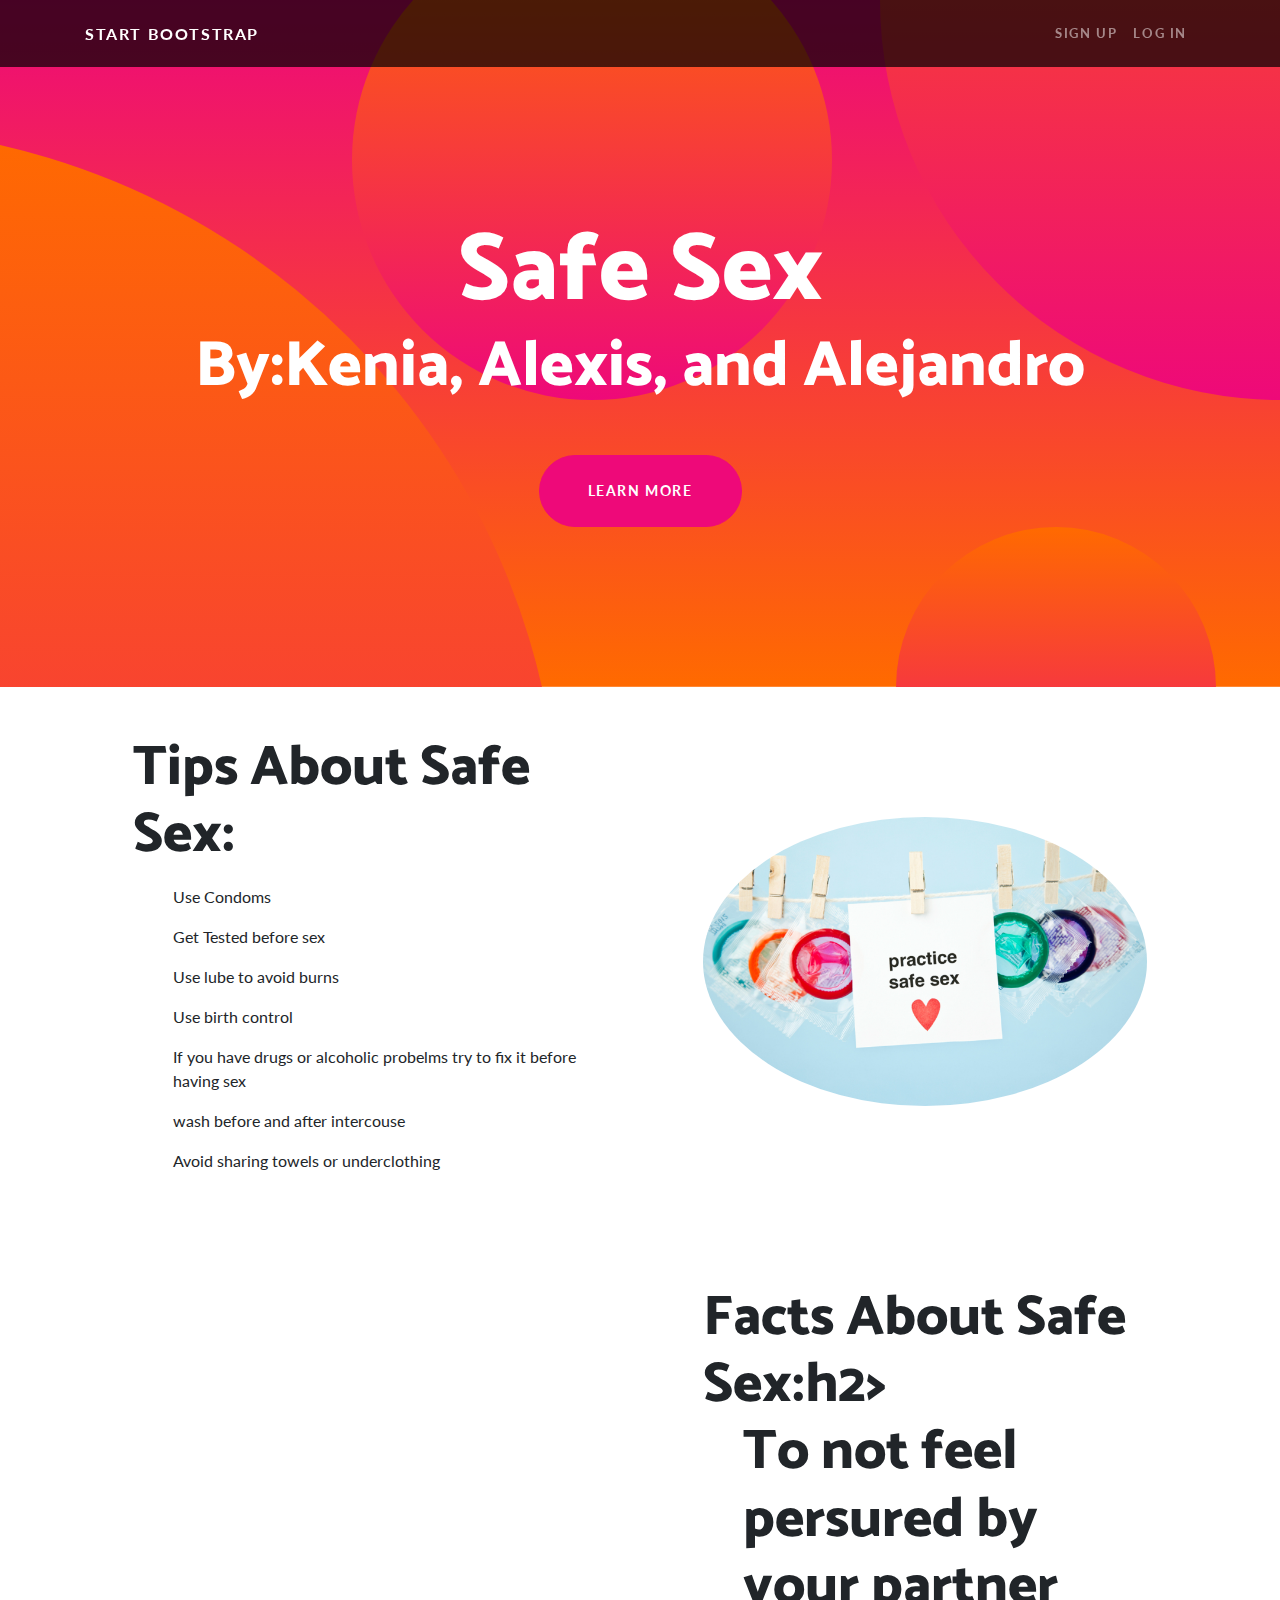
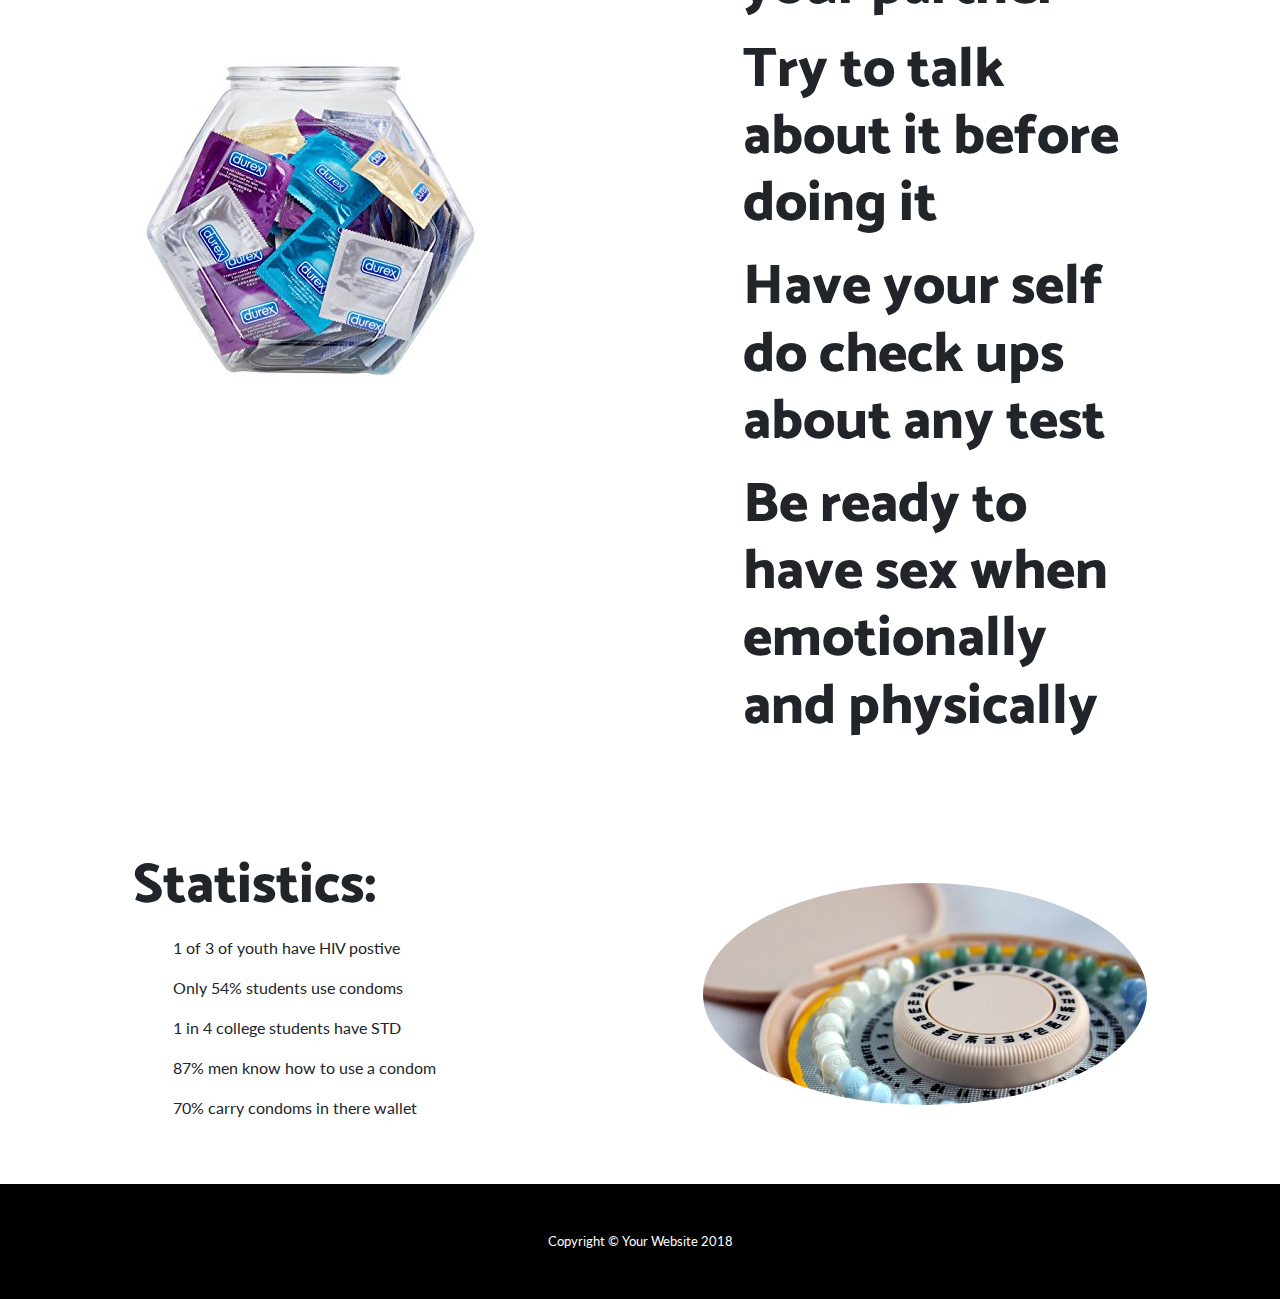
==== index.html @ b5325b83 "commit" ====
<!DOCTYPE html>
<html lang="en">

  <head>

    <meta charset="utf-8">
    <meta name="viewport" content="width=device-width, initial-scale=1, shrink-to-fit=no">
    <meta name="description" content="">
    <meta name="author" content="">

    <title>- Start Bootstrap Template</title>

    <!-- Bootstrap core CSS -->
    <link href="vendor/bootstrap/css/bootstrap.min.css" rel="stylesheet">

    <!-- Custom fonts for this template -->
    <link href="https://fonts.googleapis.com/css?family=Catamaran:100,200,300,400,500,600,700,800,900" rel="stylesheet">
    <link href="https://fonts.googleapis.com/css?family=Lato:100,100i,300,300i,400,400i,700,700i,900,900i" rel="stylesheet">

    <!-- Custom styles for this template -->
    <link href="css/one-page-wonder.min.css" rel="stylesheet">

  </head>

  <body>

    <!-- Navigation -->
    <nav class="navbar navbar-expand-lg navbar-dark navbar-custom fixed-top">
      <div class="container">
        <a class="navbar-brand" href="#">Start Bootstrap</a>
        <button class="navbar-toggler" type="button" data-toggle="collapse" data-target="#navbarResponsive" aria-controls="navbarResponsive" aria-expanded="false" aria-label="Toggle navigation">
          <span class="navbar-toggler-icon"></span>
        </button>
        <div class="collapse navbar-collapse" id="navbarResponsive">
          <ul class="navbar-nav ml-auto">
            <li class="nav-item">
              <a class="nav-link" href="#">Sign Up</a>
            </li>
            <li class="nav-item">
              <a class="nav-link" href="#">Log In</a>
            </li>
          </ul>
        </div>
      </div>
    </nav>

    <header class="masthead text-center text-white">
      <div class="masthead-content">
        <div class="container">
          <h1 class="masthead-heading mb-0">Safe Sex </h1>
          <h6 class="masthead-subheading mb-0">By:Kenia, Alexis, and Alejandro</h6>
          <a href="#" class="btn btn-primary btn-xl rounded-pill mt-5">Learn More</a>
        </div>
      </div>
      <div class="bg-circle-1 bg-circle"></div>
      <div class="bg-circle-2 bg-circle"></div>
      <div class="bg-circle-3 bg-circle"></div>
      <div class="bg-circle-4 bg-circle"></div>
    </header>

    <section>
      <div class="container">
        <div class="row align-items-center">
          <div class="col-lg-6 order-lg-2">
            <div class="p-5">
              <img class="img-fluid rounded-circle" src="img/sex.jpg" alt="">
            </div>
          </div>
          <div class="col-lg-6 order-lg-1">
            <div class="p-5">
              <h2 class="display-4">Tips About Safe Sex:</h2>
              <p><ol>Use Condoms</ol>
                <ol>Get Tested before sex</ol>
                <ol>Use lube to avoid burns</ol>
                <ol>Use birth control</ol>
                <ol>If you have drugs or alcoholic probelms try to fix it before having sex</ol>
                <ol>wash before and after intercouse </ol>
                <ol>Avoid sharing towels or underclothing</ol>
              </p>
            </div>
          </div>
        </div>
      </div>
    </section>

    <section>
      <div class="container">
        <div class="row align-items-center">
          <div class="col-lg-6">
            <div class="p-5">
              <img class="img-fluid rounded-circle" src="img/facts.jpg" alt="">
            </div>
          </div>
          <div class="col-lg-6">
            <div class="p-5">
              <h2 class="display-4">Facts About Safe Sex:h2>
              <ol>To not feel persured by your partner</ol>
              <ol>Try to talk about it before doing it</ol>
              <ol>Have your self do check ups about any test</ol>
             <ol>Be ready to have sex when emotionally and physically</ol>
            </div>
          </div>
        </div>
      </div>
    </section>

    <section>
      <div class="container">
        <div class="row align-items-center">
          <div class="col-lg-6 order-lg-2">
            <div class="p-5">
              <img class="img-fluid rounded-circle" src="img/pills.jpg" alt="">
            </div>
          </div>
          <div class="col-lg-6 order-lg-1">
            <div class="p-5">
              <h2 class="display-4">Statistics:</h2>
              <p>
               <ol>1 of 3 of youth have HIV postive</ol> 
                <ol>Only 54% students use condoms</ol>
                <ol>1 in 4 college students have STD</ol>
                <ol>87% men know how to use a condom</ol>
                <ol>70% carry condoms in there wallet</ol>
                </p>
            </div>
          </div>
        </div>
      </div>
    </section>

    <!-- Footer -->
    <footer class="py-5 bg-black">
      <div class="container">
        <p class="m-0 text-center text-white small">Copyright &copy; Your Website 2018</p>
      </div>
      <!-- /.container -->
    </footer>

    <!-- Bootstrap core JavaScript -->
    <script src="vendor/jquery/jquery.min.js"></script>
    <script src="vendor/bootstrap/js/bootstrap.bundle.min.js"></script>

  </body>

</html>
---- css/one-page-wonder.min.css ----
/*!
 * Start Bootstrap - One Page Wonder v5.0.0 (https://startbootstrap.com/template-overviews/one-page-wonder)
 * Copyright 2013-2018 Start Bootstrap
 * Licensed under MIT (https://github.com/BlackrockDigital/startbootstrap-one-page-wonder/blob/master/LICENSE)
 */body{font-family:Lato}h1,h2,h3,h4,h5,h6{font-family:Catamaran;font-weight:800!important}.btn-xl{text-transform:uppercase;padding:1.5rem 3rem;font-size:.9rem;font-weight:700;letter-spacing:.1rem}.bg-black{background-color:#000!important}.rounded-pill{border-radius:5rem}.navbar-custom{padding-top:1rem;padding-bottom:1rem;background-color:rgba(0,0,0,.7)}.navbar-custom .navbar-brand{text-transform:uppercase;font-size:1rem;letter-spacing:.1rem;font-weight:700}.navbar-custom .navbar-nav .nav-item .nav-link{text-transform:uppercase;font-size:.8rem;font-weight:700;letter-spacing:.1rem}header.masthead{position:relative;overflow:hidden;padding-top:calc(7rem + 72px);padding-bottom:7rem;background:-webkit-gradient(linear,left bottom,left top,from(#ff6a00),to(#ee0979));background:linear-gradient(0deg,#ff6a00 0,#ee0979 100%);background-repeat:no-repeat;background-position:center center;background-attachment:scroll;background-size:cover}header.masthead .masthead-content{z-index:1;position:relative}header.masthead .masthead-content .masthead-heading{font-size:4rem}header.masthead .masthead-content .masthead-subheading{font-size:2rem}header.masthead .bg-circle{z-index:0;position:absolute;border-radius:100%;background:-webkit-gradient(linear,left bottom,left top,from(#ee0979),to(#ff6a00));background:linear-gradient(0deg,#ee0979 0,#ff6a00 100%)}header.masthead .bg-circle-1{height:90rem;width:90rem;bottom:-55rem;left:-55rem}header.masthead .bg-circle-2{height:50rem;width:50rem;top:-25rem;right:-25rem}header.masthead .bg-circle-3{height:20rem;width:20rem;bottom:-10rem;right:5%}header.masthead .bg-circle-4{height:30rem;width:30rem;top:-5rem;right:35%}@media (min-width:992px){header.masthead{padding-top:calc(10rem + 55px);padding-bottom:10rem}header.masthead .masthead-content .masthead-heading{font-size:6rem}header.masthead .masthead-content .masthead-subheading{font-size:4rem}}.bg-primary{background-color:#ee0979!important}.btn-primary{background-color:#ee0979;border-color:#ee0979}.btn-primary:active,.btn-primary:focus,.btn-primary:hover{background-color:#bd0760!important;border-color:#bd0760!important}.btn-primary:focus{-webkit-box-shadow:0 0 0 .2rem rgba(238,9,121,.5);box-shadow:0 0 0 .2rem rgba(238,9,121,.5)}.btn-secondary{background-color:#ff6a00;border-color:#ff6a00}.btn-secondary:active,.btn-secondary:focus,.btn-secondary:hover{background-color:#c50!important;border-color:#c50!important}.btn-secondary:focus{-webkit-box-shadow:0 0 0 .2rem rgba(255,106,0,.5);box-shadow:0 0 0 .2rem rgba(255,106,0,.5)}
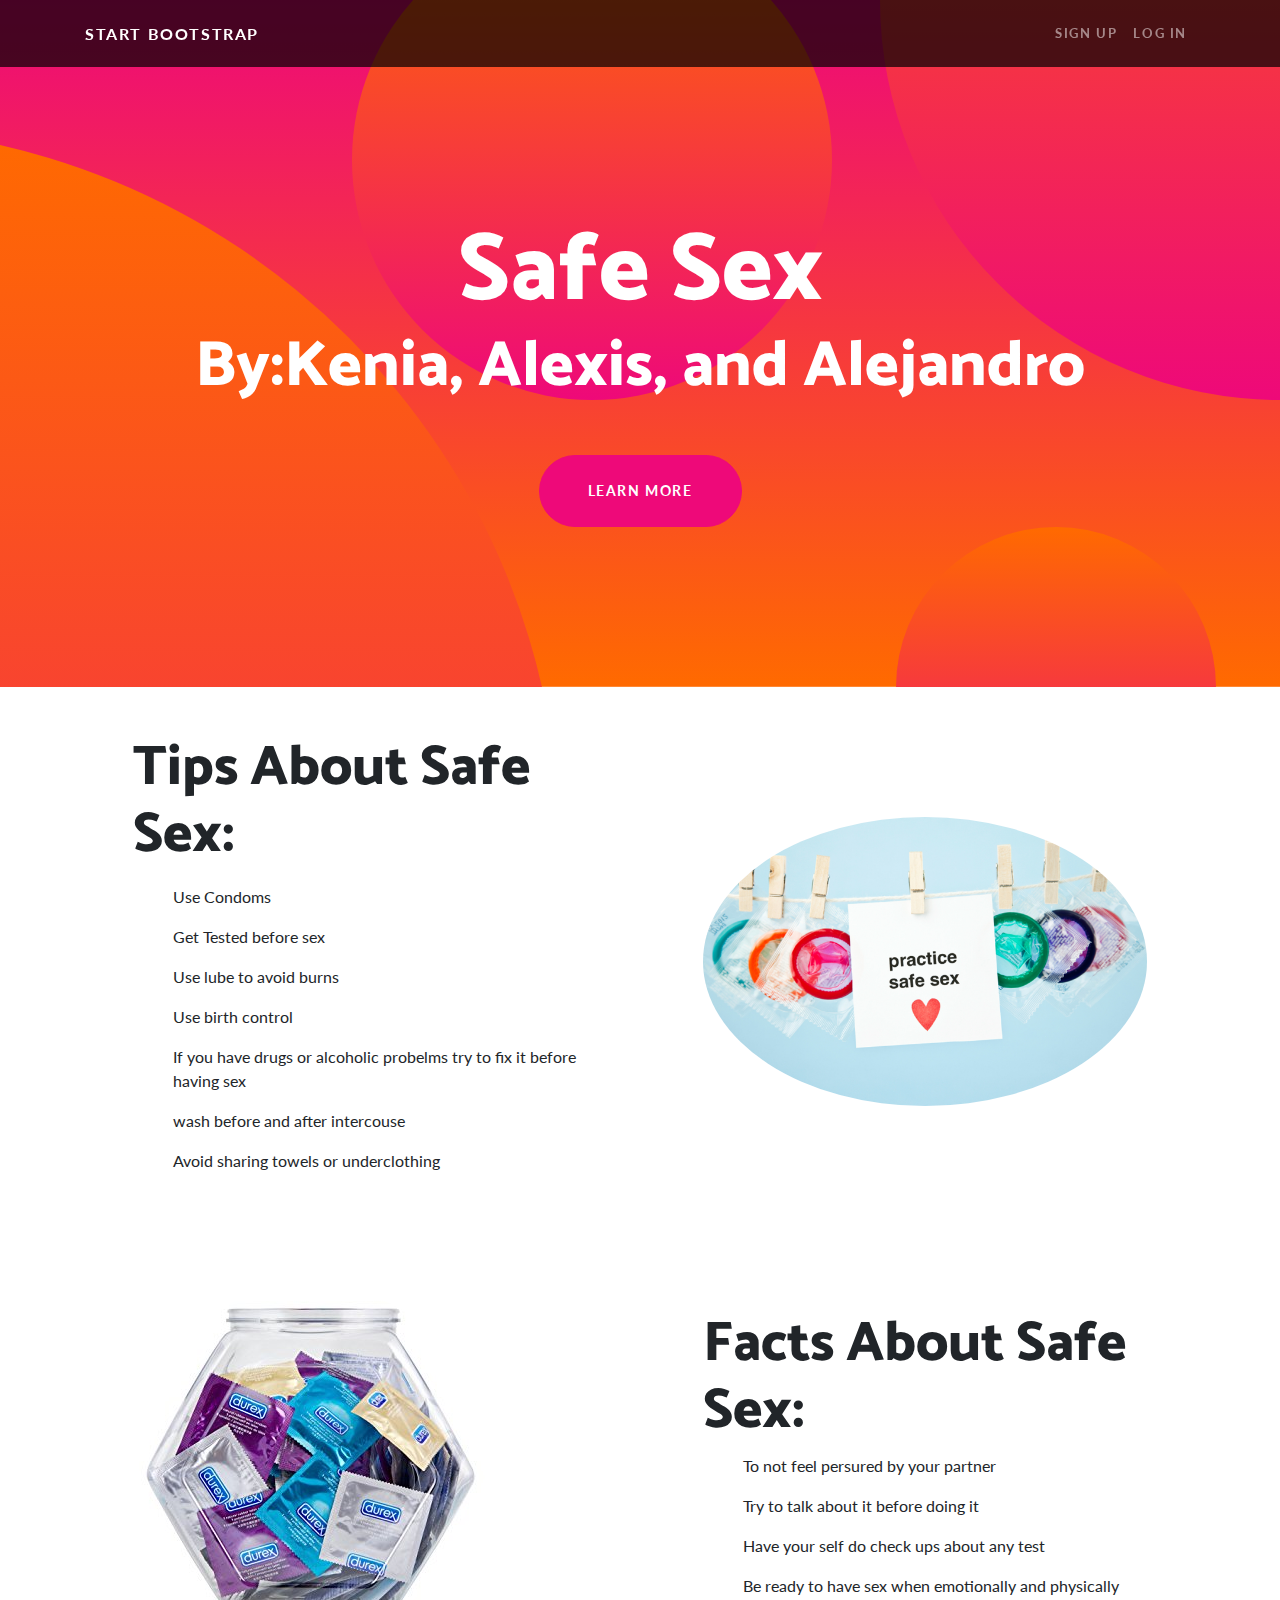
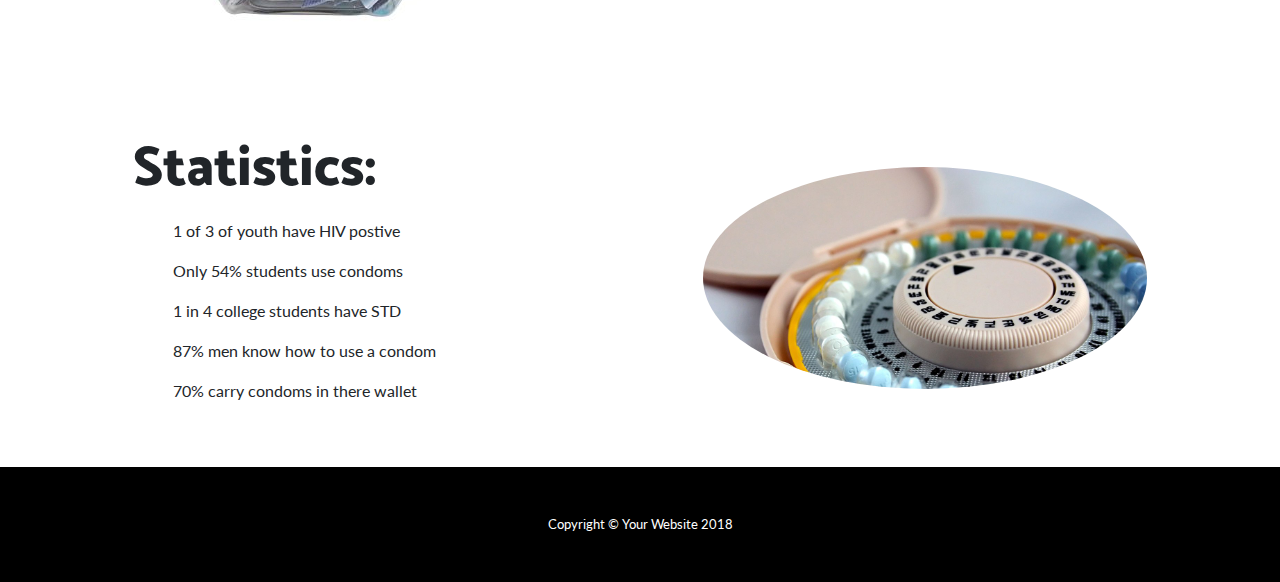
==== commit 7b3dbb3f: "commit" ====
--- a/index.html
+++ b/index.html
@@ -93,7 +93,7 @@
           </div>
           <div class="col-lg-6">
             <div class="p-5">
-              <h2 class="display-4">Facts About Safe Sex:h2>
+              <h2 class="display-4">Facts About Safe Sex:</h2>
               <ol>To not feel persured by your partner</ol>
               <ol>Try to talk about it before doing it</ol>
               <ol>Have your self do check ups about any test</ol>
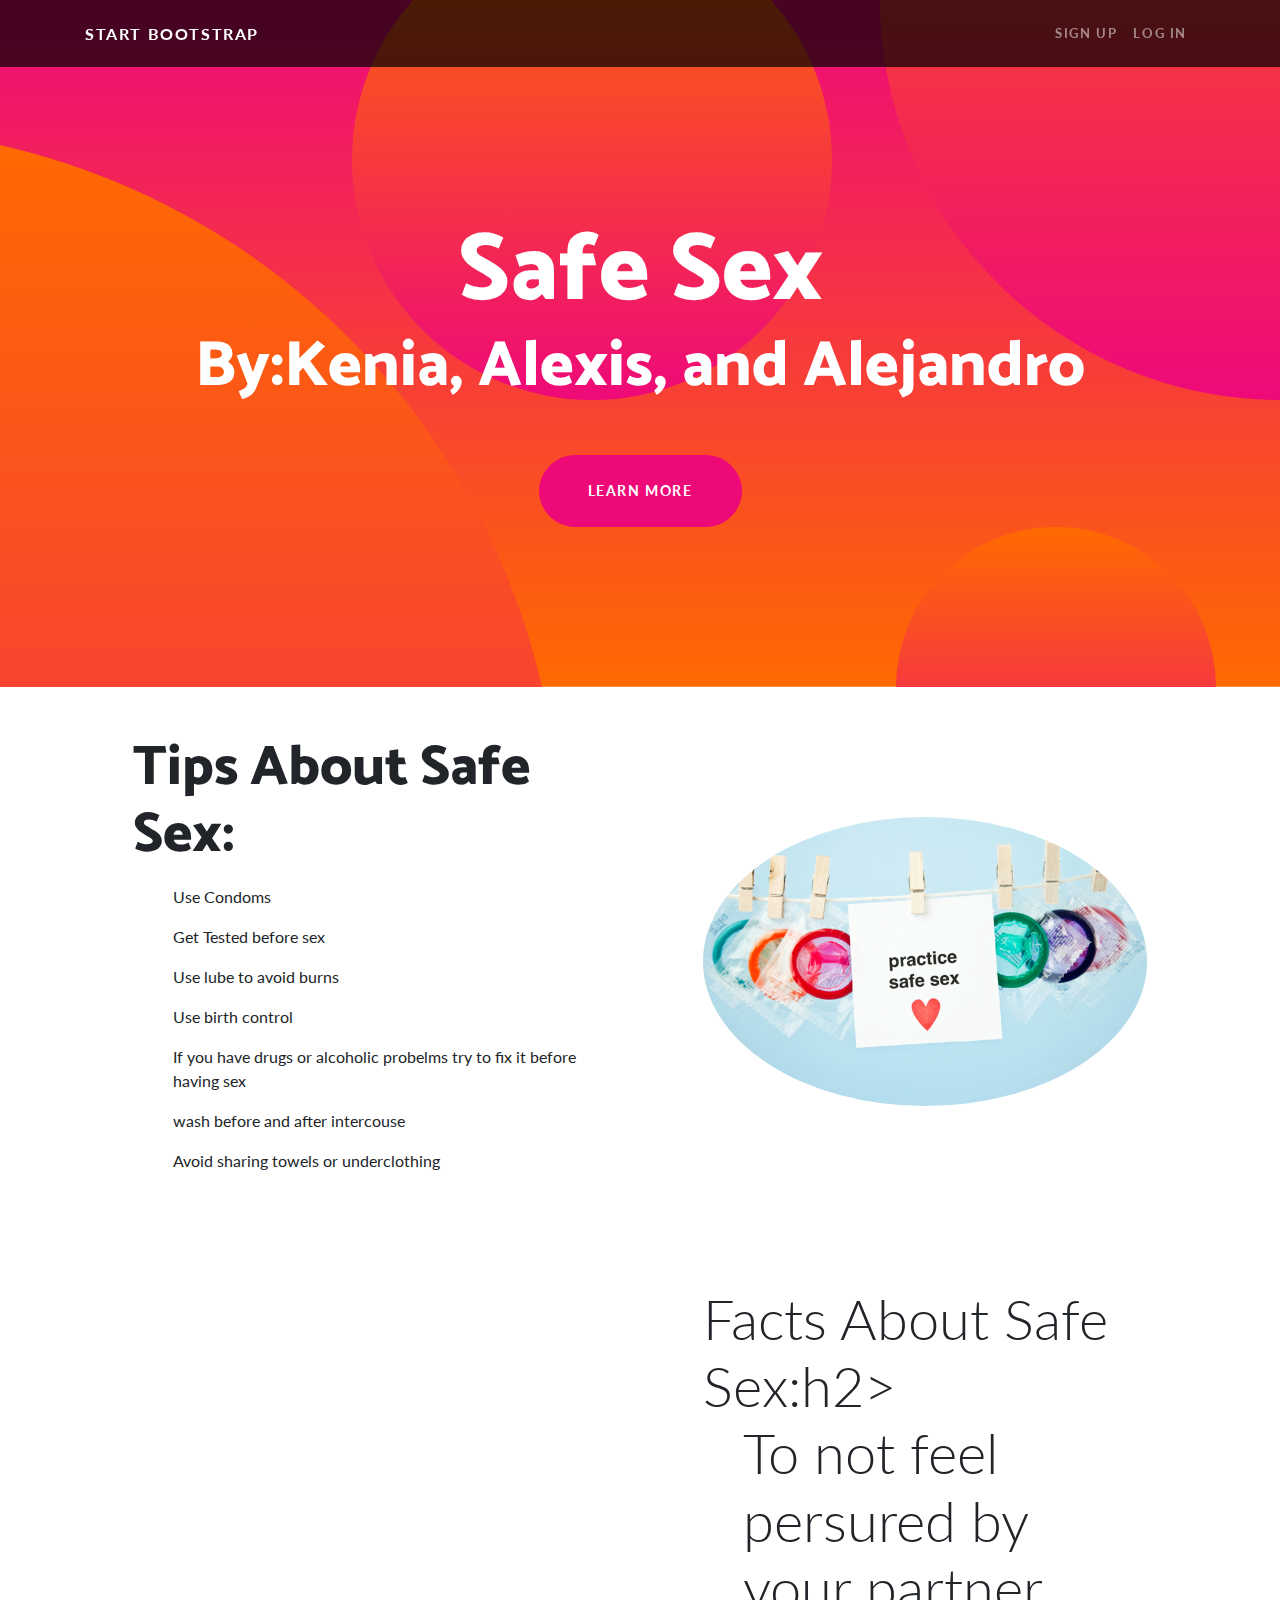
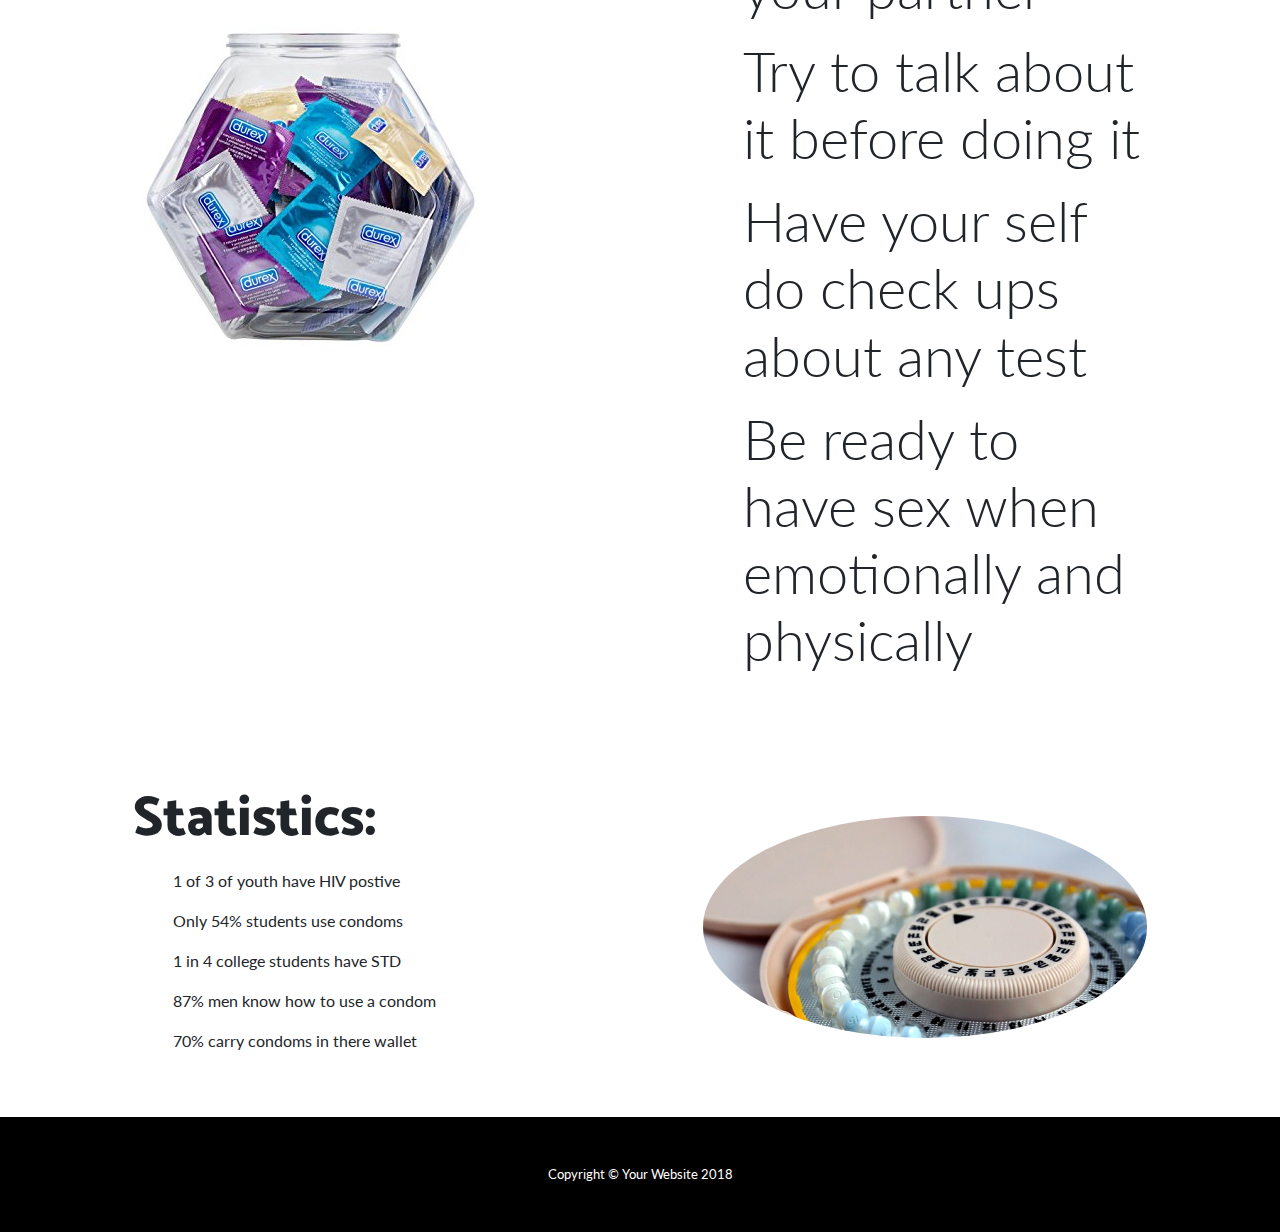
==== commit 88d1de4b: "commit" ====
--- a/index.html
+++ b/index.html
@@ -93,7 +93,7 @@
           </div>
           <div class="col-lg-6">
             <div class="p-5">
-              <h2 class="display-4">Facts About Safe Sex:</h2>
+              <h class="display-4">Facts About Safe Sex:h2>
               <ol>To not feel persured by your partner</ol>
               <ol>Try to talk about it before doing it</ol>
               <ol>Have your self do check ups about any test</ol>
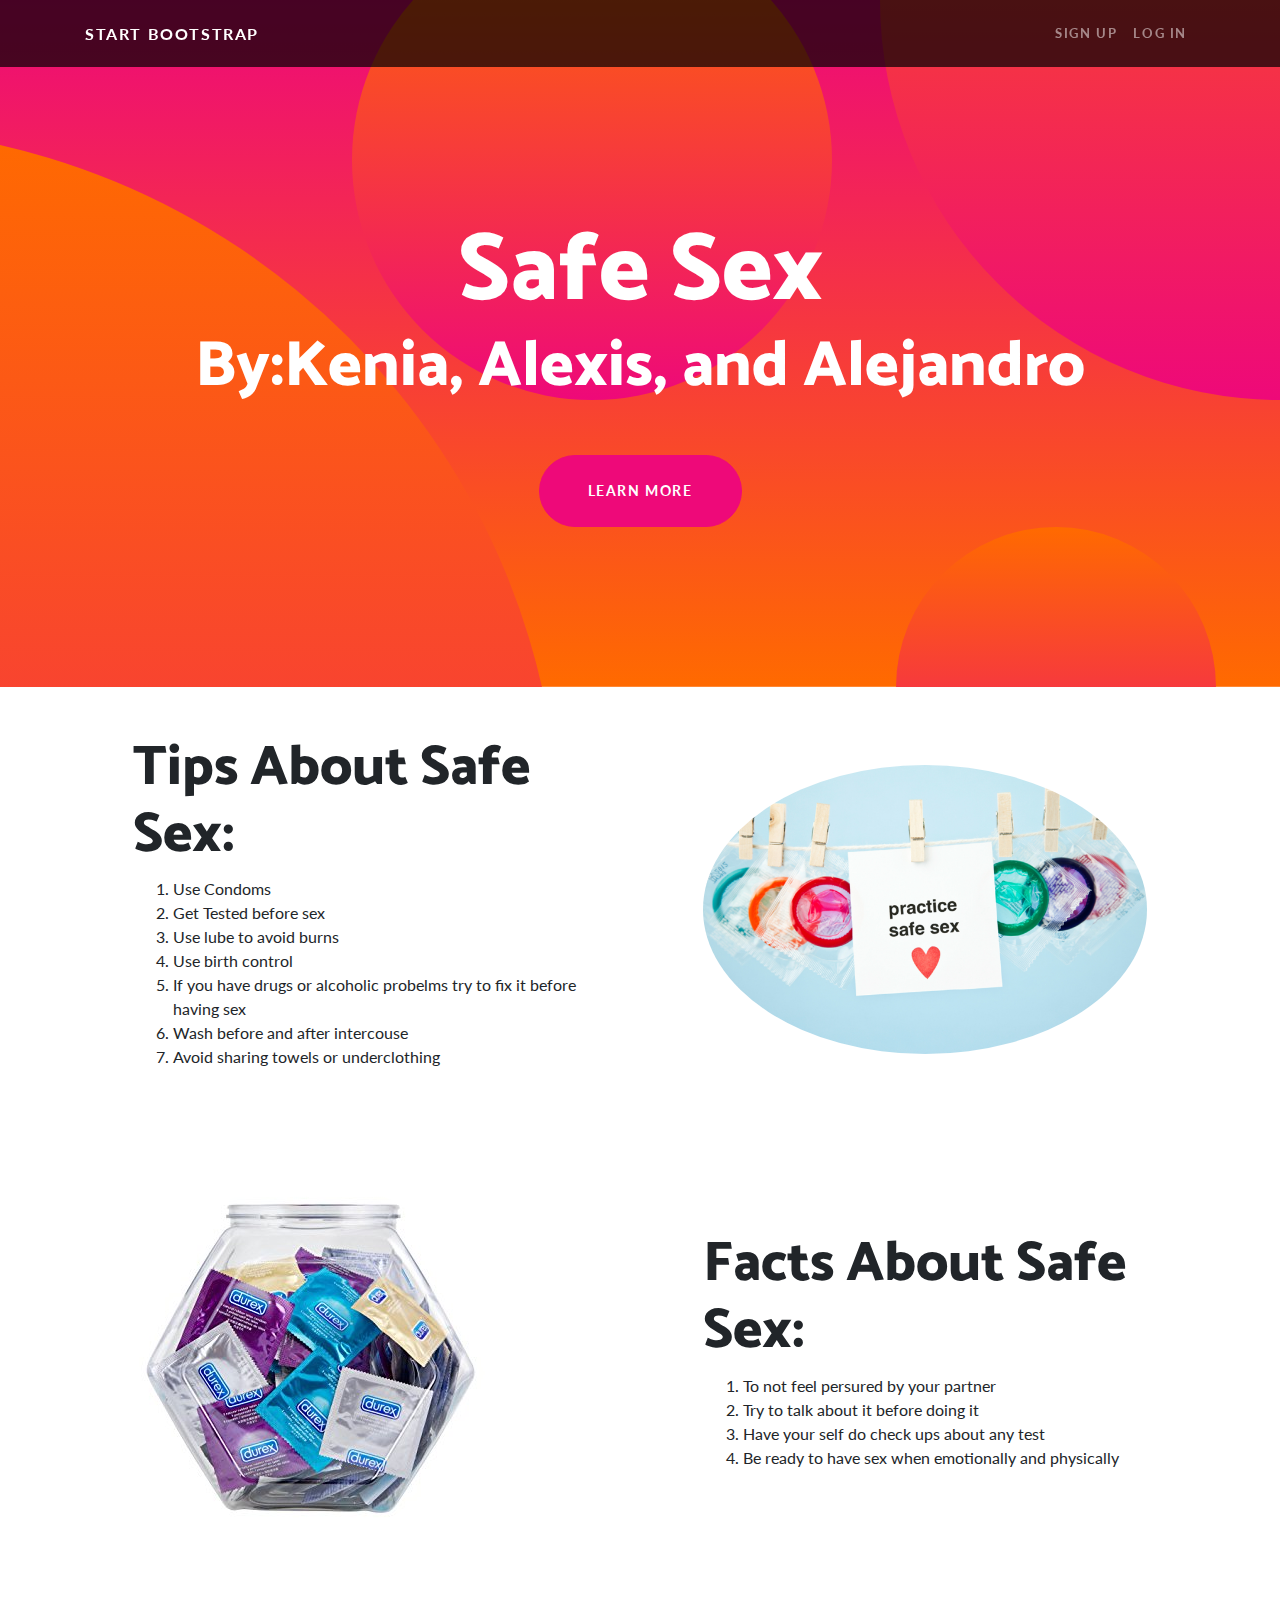
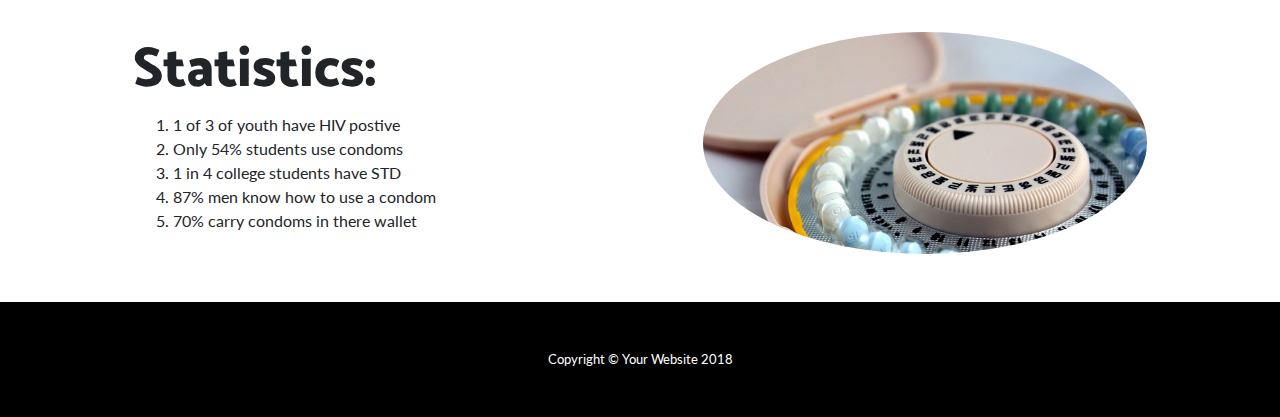
==== commit 52246db9: "commit" ====
--- a/index.html
+++ b/index.html
@@ -69,14 +69,16 @@
           <div class="col-lg-6 order-lg-1">
             <div class="p-5">
               <h2 class="display-4">Tips About Safe Sex:</h2>
-              <p><ol>Use Condoms</ol>
-                <ol>Get Tested before sex</ol>
-                <ol>Use lube to avoid burns</ol>
-                <ol>Use birth control</ol>
-                <ol>If you have drugs or alcoholic probelms try to fix it before having sex</ol>
-                <ol>wash before and after intercouse </ol>
-                <ol>Avoid sharing towels or underclothing</ol>
-              </p>
+              <ol>
+                <li>Use Condoms</li>
+                <li>Get Tested before sex</li>
+                  <li>Use lube to avoid burns</li>
+                <li>Use birth control</li>
+                <li>If you have drugs or alcoholic probelms try to fix it before having sex</li>
+                <li>Wash before and after intercouse </li>
+                <li>Avoid sharing towels or underclothing</li>
+              </ol>
+            
             </div>
           </div>
         </div>
@@ -93,11 +95,13 @@
           </div>
           <div class="col-lg-6">
             <div class="p-5">
-              <h class="display-4">Facts About Safe Sex:h2>
-              <ol>To not feel persured by your partner</ol>
-              <ol>Try to talk about it before doing it</ol>
-              <ol>Have your self do check ups about any test</ol>
-             <ol>Be ready to have sex when emotionally and physically</ol>
+              <h2 class="display-4">Facts About Safe Sex:</h2>
+                <ol>
+              <li>To not feel persured by your partner</li>
+              <li>Try to talk about it before doing it</li>
+              <li>Have your self do check ups about any test</li>
+             <li>Be ready to have sex when emotionally and physically</li>
+                </ol>
             </div>
           </div>
         </div>
@@ -115,13 +119,13 @@
           <div class="col-lg-6 order-lg-1">
             <div class="p-5">
               <h2 class="display-4">Statistics:</h2>
-              <p>
-               <ol>1 of 3 of youth have HIV postive</ol> 
-                <ol>Only 54% students use condoms</ol>
-                <ol>1 in 4 college students have STD</ol>
-                <ol>87% men know how to use a condom</ol>
-                <ol>70% carry condoms in there wallet</ol>
-                </p>
+               <ol>
+                   <li>1 of 3 of youth have HIV postive</li>
+                <li>Only 54% students use condoms</li>
+                <li>1 in 4 college students have STD</li>
+                <li>87% men know how to use a condom</li>
+                <li>70% carry condoms in there wallet</li>
+                </ol>
             </div>
           </div>
         </div>
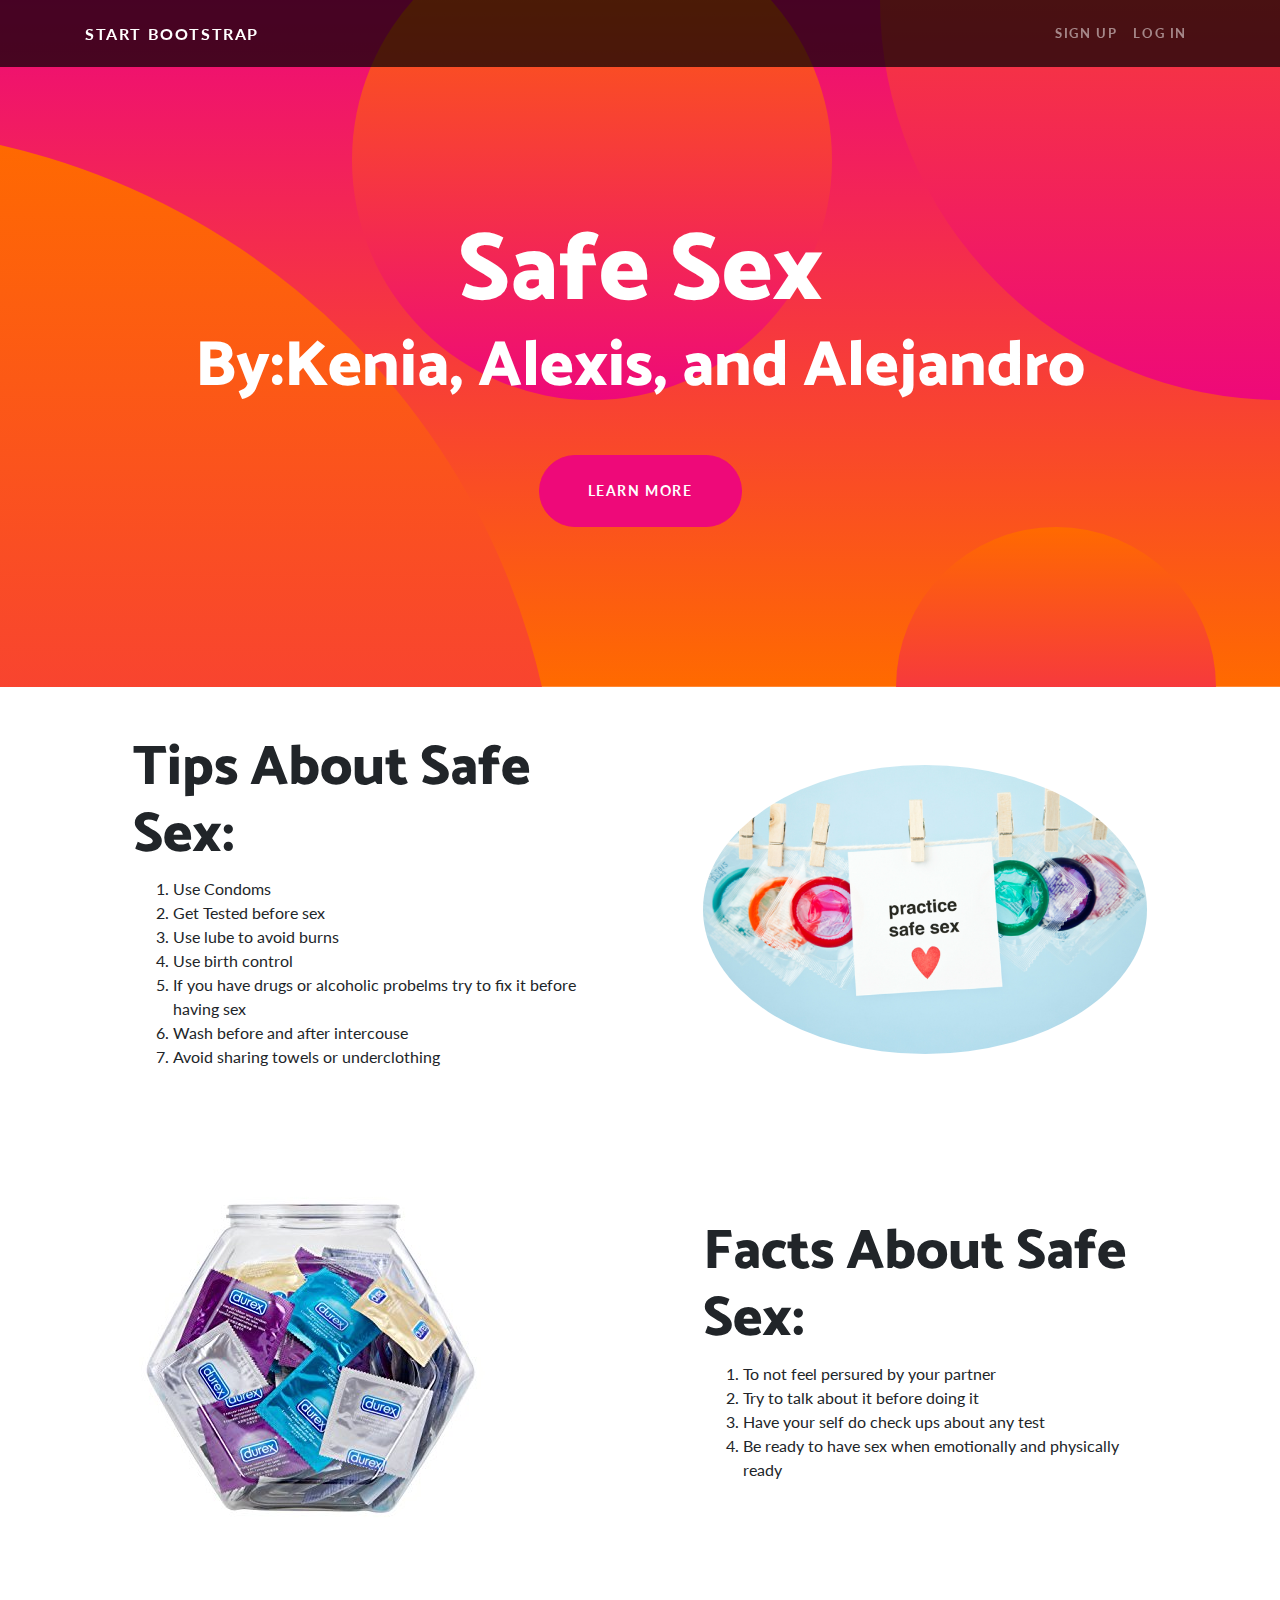
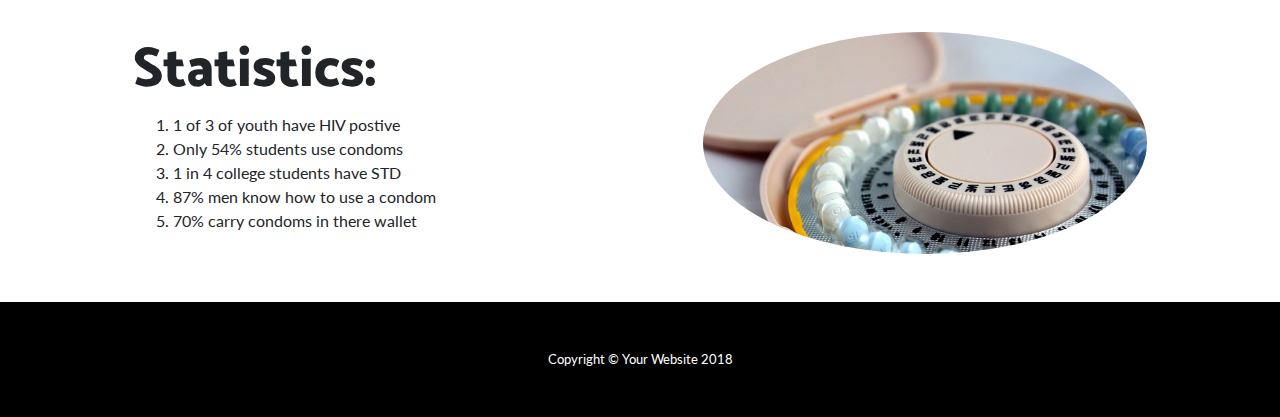
==== commit f72ca43c: "commit" ====
--- a/index.html
+++ b/index.html
@@ -100,7 +100,7 @@
               <li>To not feel persured by your partner</li>
               <li>Try to talk about it before doing it</li>
               <li>Have your self do check ups about any test</li>
-             <li>Be ready to have sex when emotionally and physically</li>
+             <li>Be ready to have sex when emotionally and physically ready </li>
                 </ol>
             </div>
           </div>
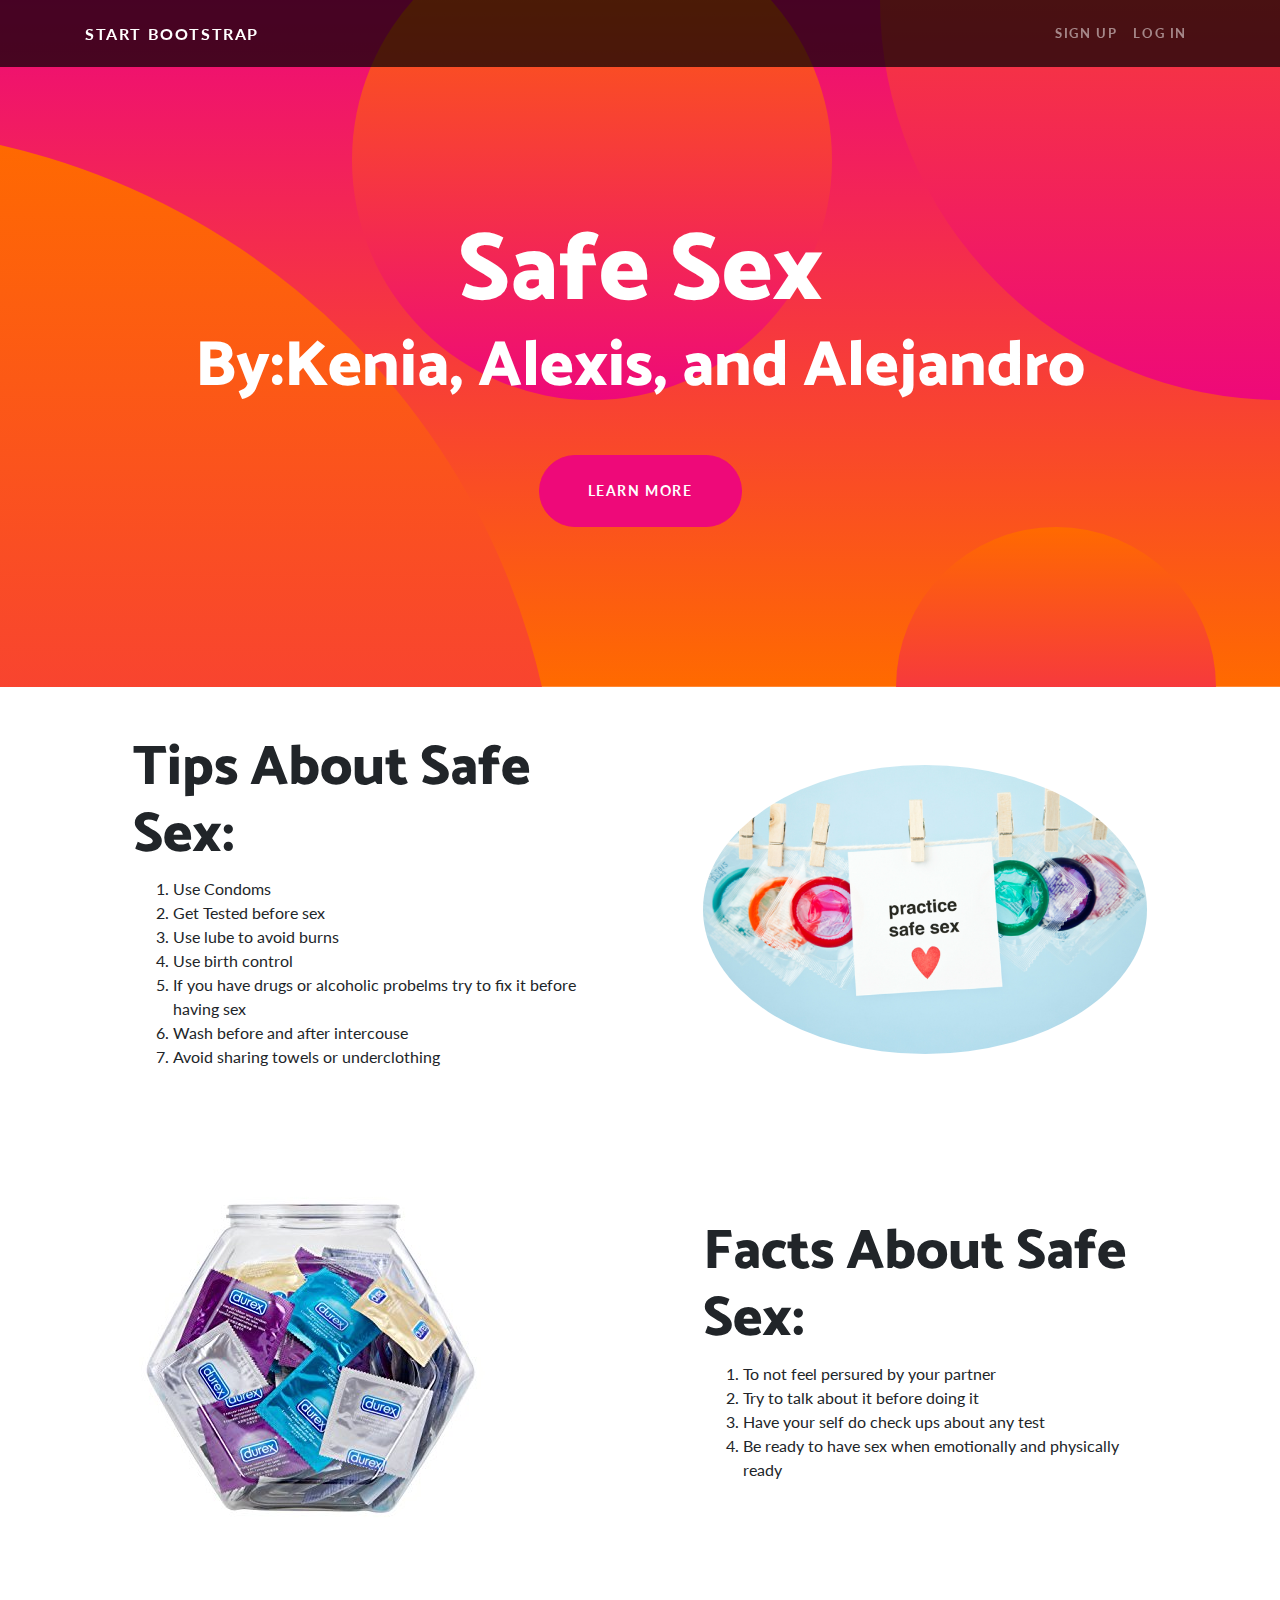
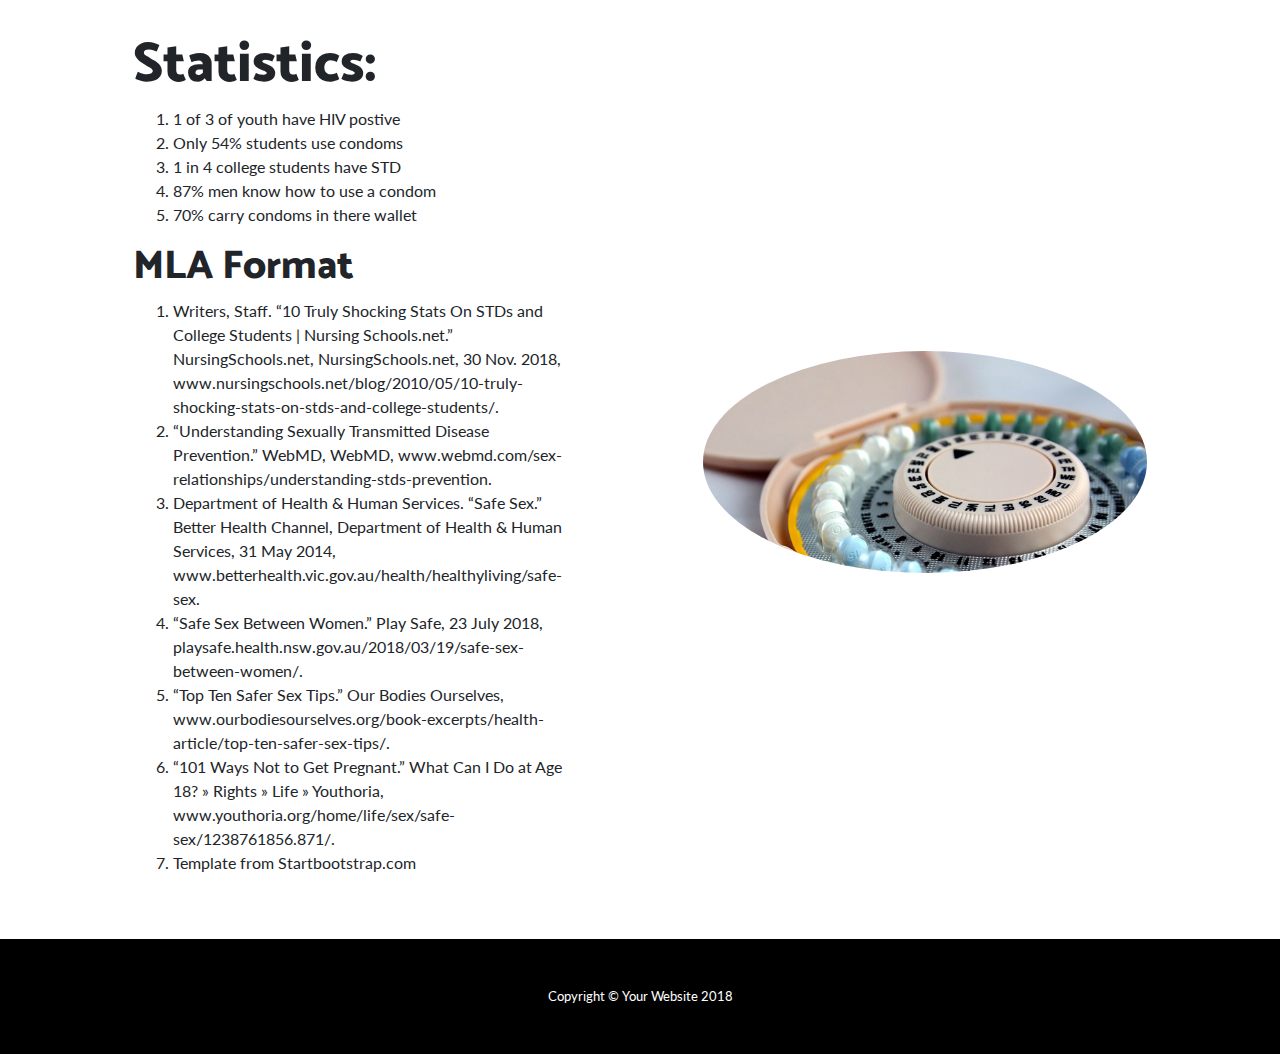
==== commit 4ff53e43: "commit" ====
--- a/index.html
+++ b/index.html
@@ -126,6 +126,21 @@
                 <li>87% men know how to use a condom</li>
                 <li>70% carry condoms in there wallet</li>
                 </ol>
+                <p>
+                    <h1>MLA Format</h1>
+                    <ol>
+                        <li>Writers, Staff. “10 Truly Shocking Stats On STDs and College Students | Nursing Schools.net.” NursingSchools.net, NursingSchools.net, 30 Nov. 2018, www.nursingschools.net/blog/2010/05/10-truly-shocking-stats-on-stds-and-college-students/.</li>
+                    <li>“Understanding Sexually Transmitted Disease Prevention.” WebMD, WebMD, www.webmd.com/sex-relationships/understanding-stds-prevention.</li>
+                        <li>Department of Health & Human Services. “Safe Sex.” Better Health Channel, Department of Health & Human Services, 31 May 2014, www.betterhealth.vic.gov.au/health/healthyliving/safe-sex.</li>
+                        <li>“Safe Sex Between Women.” Play Safe, 23 July 2018, playsafe.health.nsw.gov.au/2018/03/19/safe-sex-between-women/.</li>
+                        <li>“Top Ten Safer Sex Tips.” Our Bodies Ourselves, www.ourbodiesourselves.org/book-excerpts/health-article/top-ten-safer-sex-tips/.</li>
+                        <li>“101 Ways Not to Get Pregnant.” What Can I Do at Age 18? » Rights » Life » Youthoria, www.youthoria.org/home/life/sex/safe-sex/1238761856.871/.</li>
+                        <li>Template from Startbootstrap.com</li>
+
+
+                </ol>
+                
+                </p>
             </div>
           </div>
         </div>
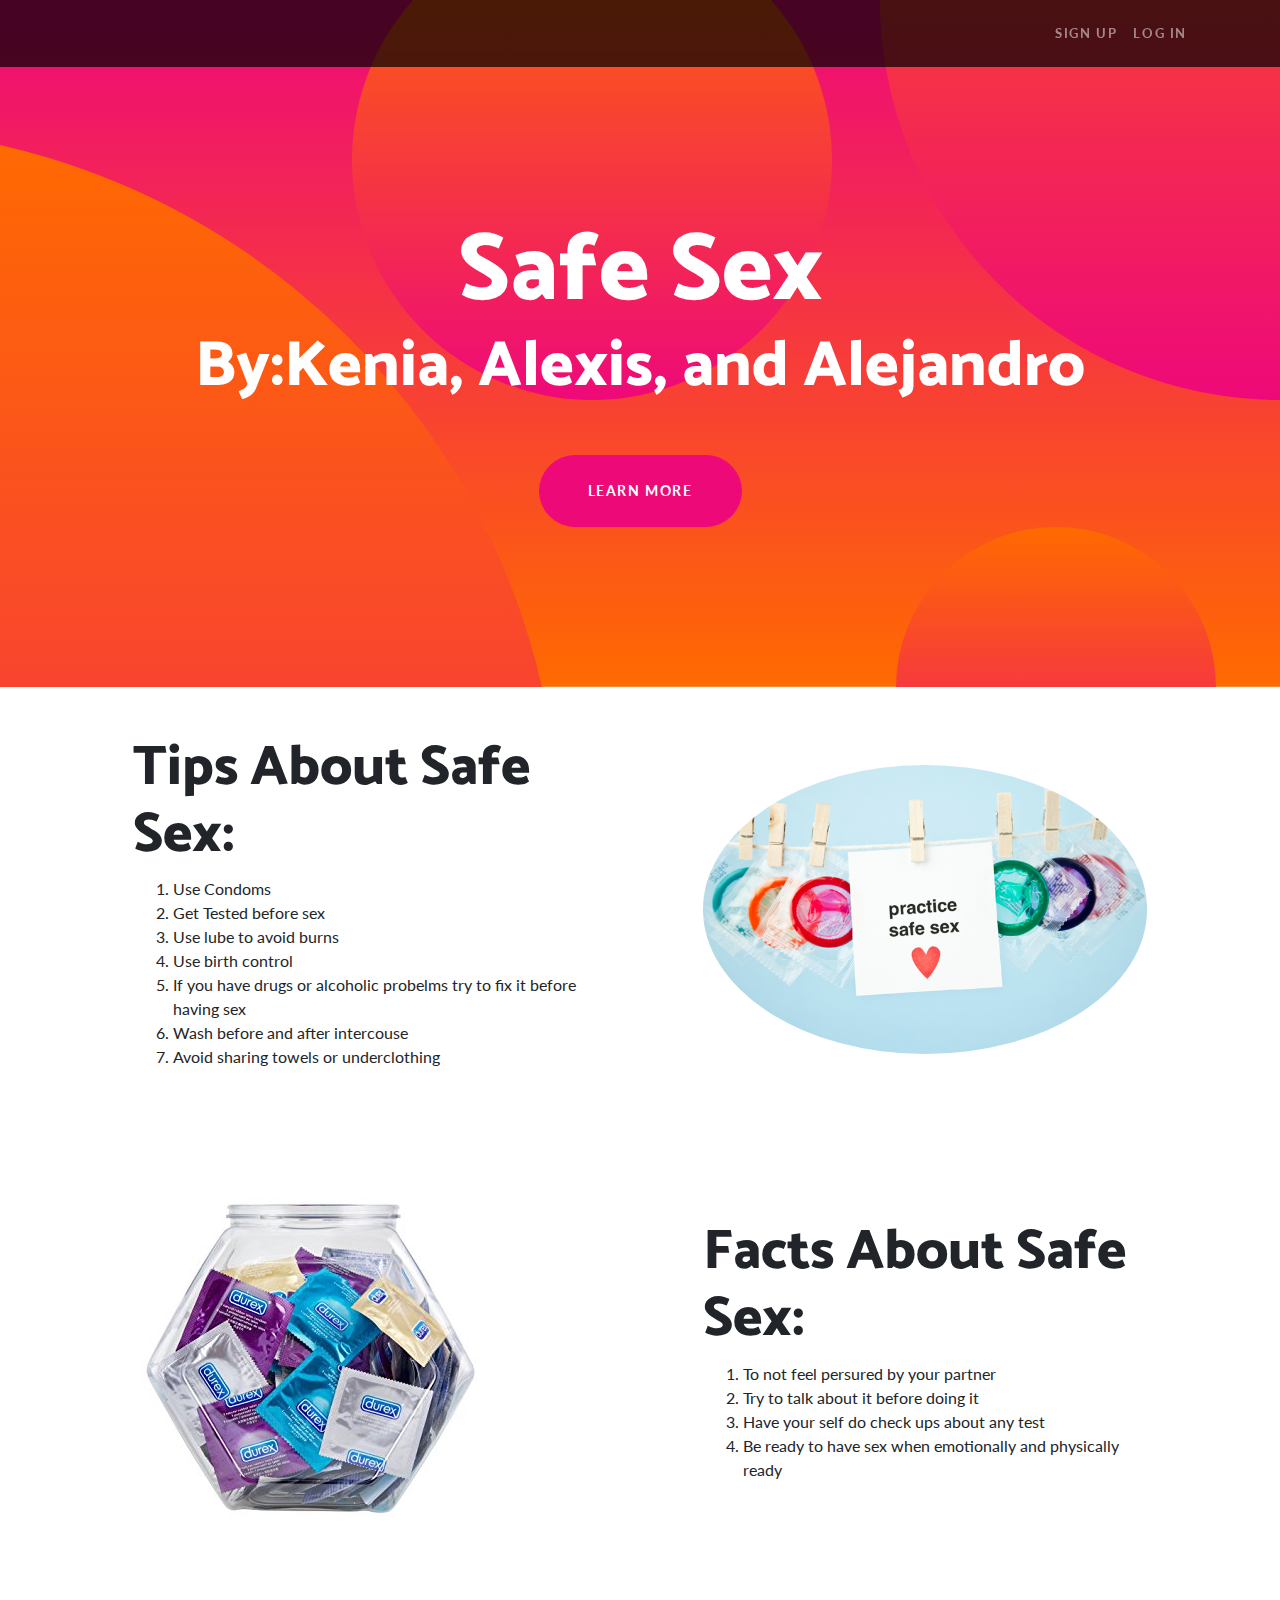
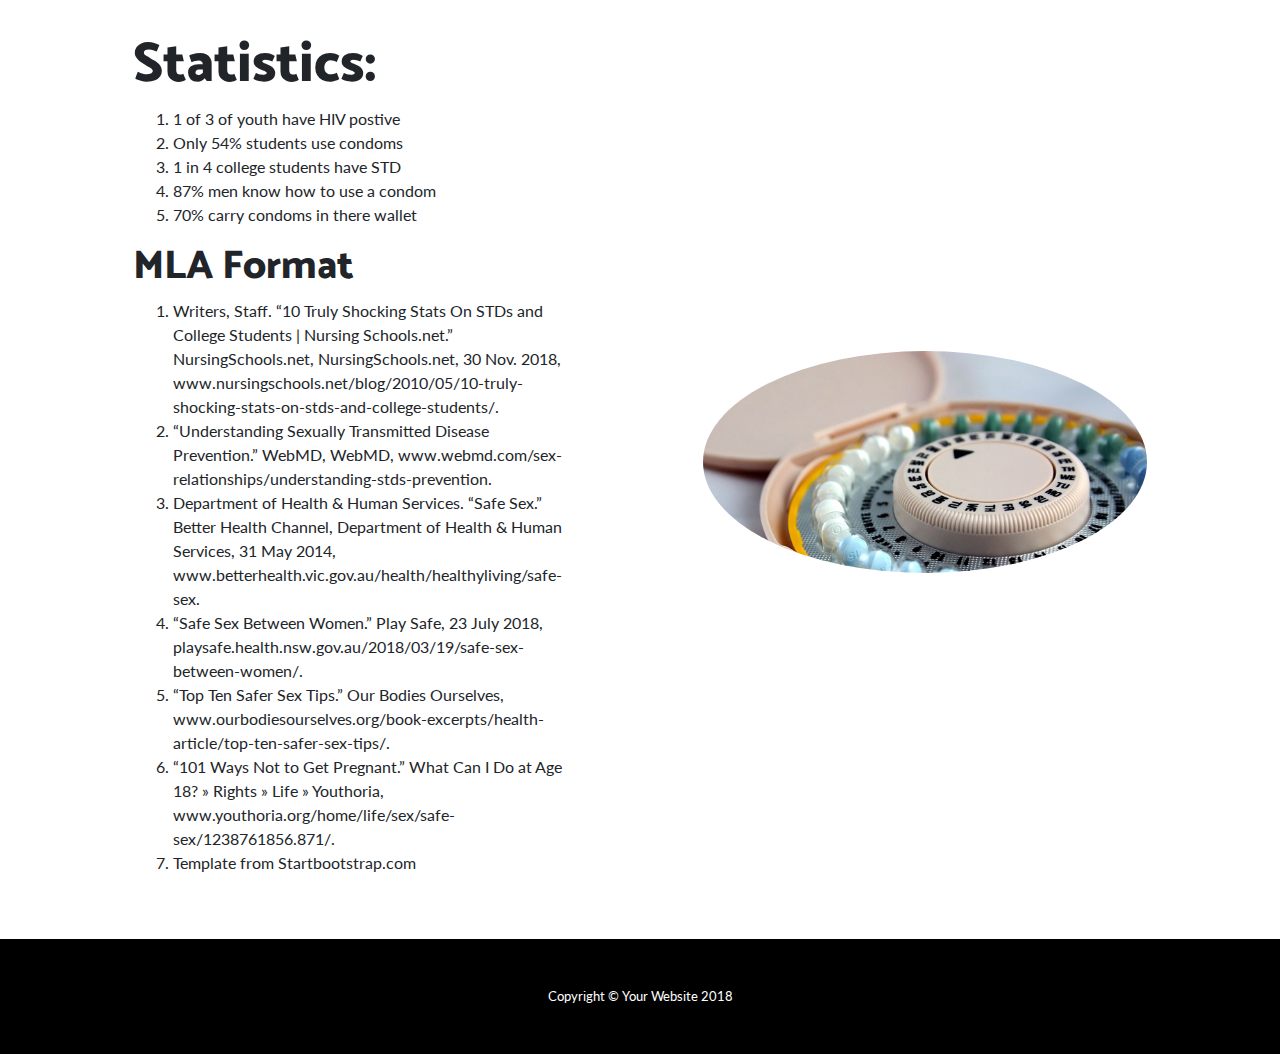
==== commit 15886e0a: "commit" ====
--- a/index.html
+++ b/index.html
@@ -27,10 +27,8 @@
     <!-- Navigation -->
     <nav class="navbar navbar-expand-lg navbar-dark navbar-custom fixed-top">
       <div class="container">
-        <a class="navbar-brand" href="#">Start Bootstrap</a>
-        <button class="navbar-toggler" type="button" data-toggle="collapse" data-target="#navbarResponsive" aria-controls="navbarResponsive" aria-expanded="false" aria-label="Toggle navigation">
-          <span class="navbar-toggler-icon"></span>
-        </button>
+        
+        
         <div class="collapse navbar-collapse" id="navbarResponsive">
           <ul class="navbar-nav ml-auto">
             <li class="nav-item">
@@ -49,7 +47,7 @@
         <div class="container">
           <h1 class="masthead-heading mb-0">Safe Sex </h1>
           <h6 class="masthead-subheading mb-0">By:Kenia, Alexis, and Alejandro</h6>
-          <a href="#" class="btn btn-primary btn-xl rounded-pill mt-5">Learn More</a>
+          <a href="#310" class="btn btn-primary btn-xl rounded-pill mt-5">Learn More</a>
         </div>
       </div>
       <div class="bg-circle-1 bg-circle"></div>
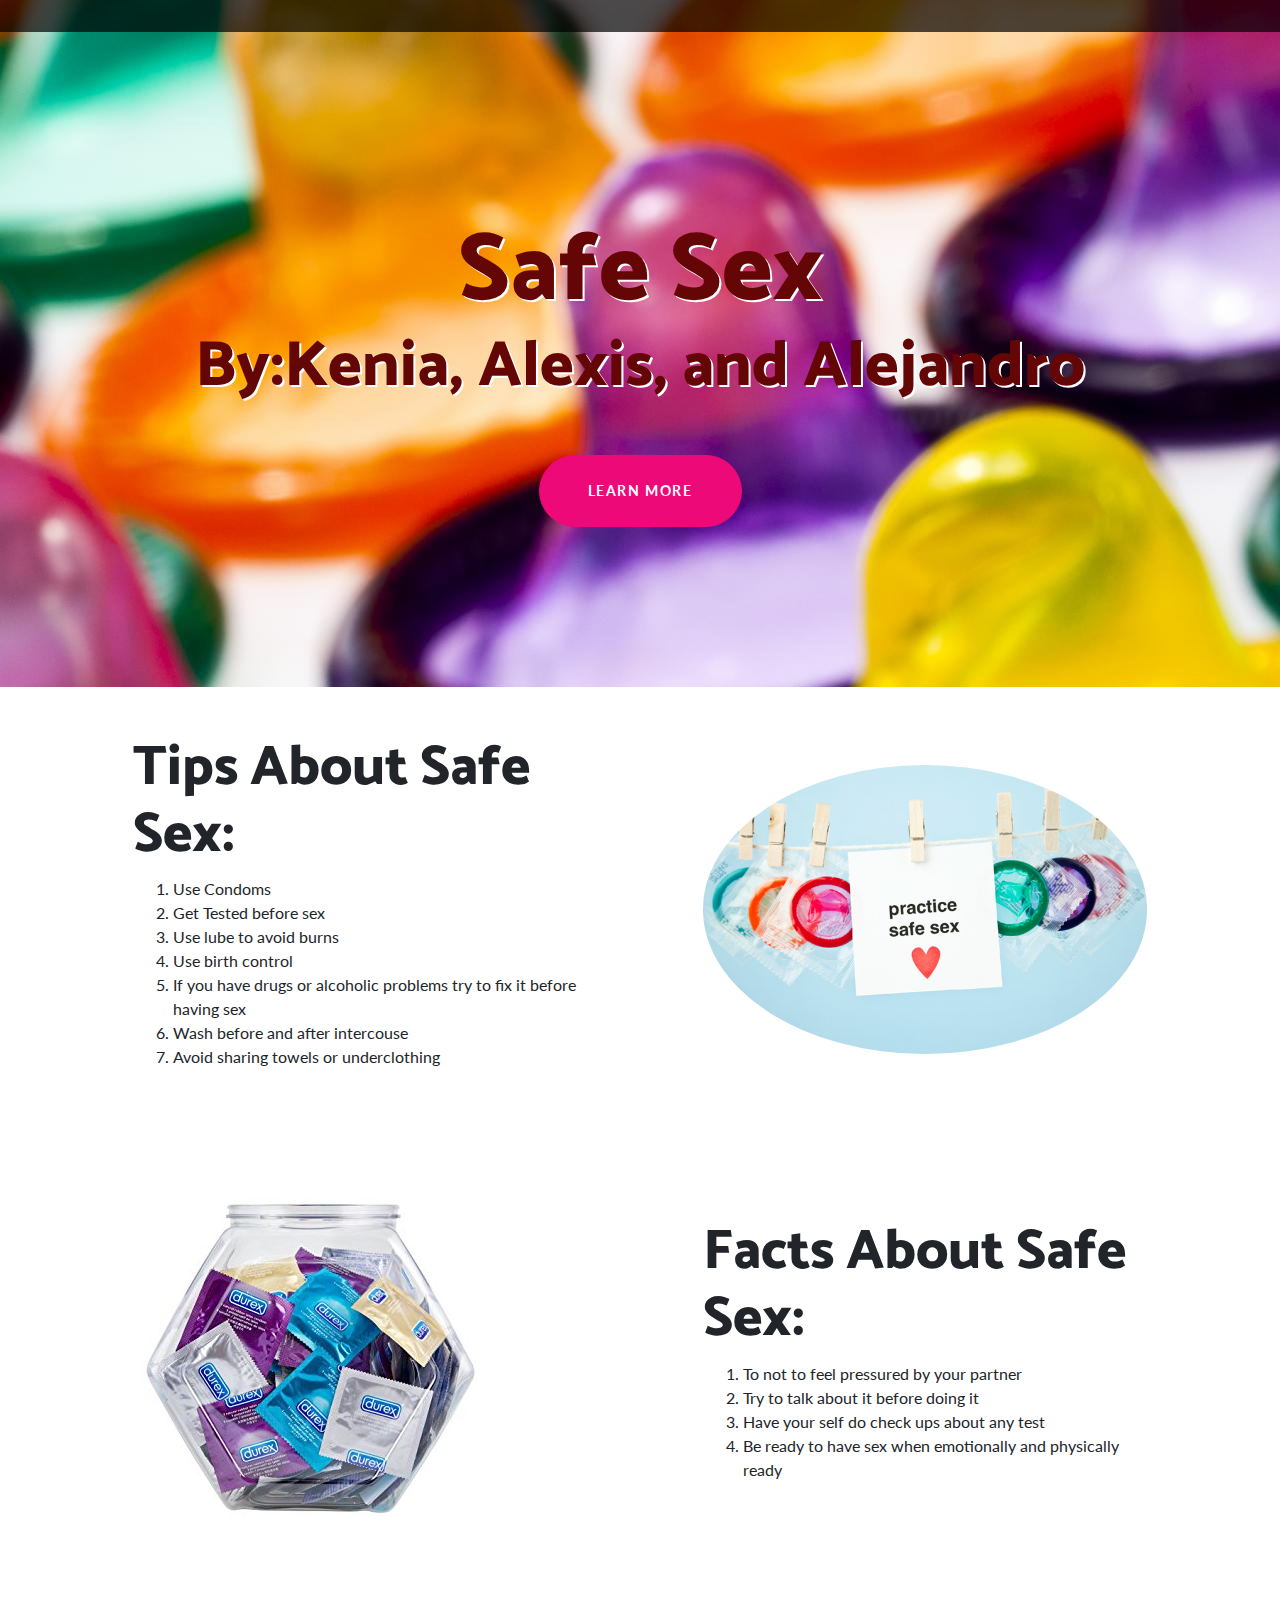
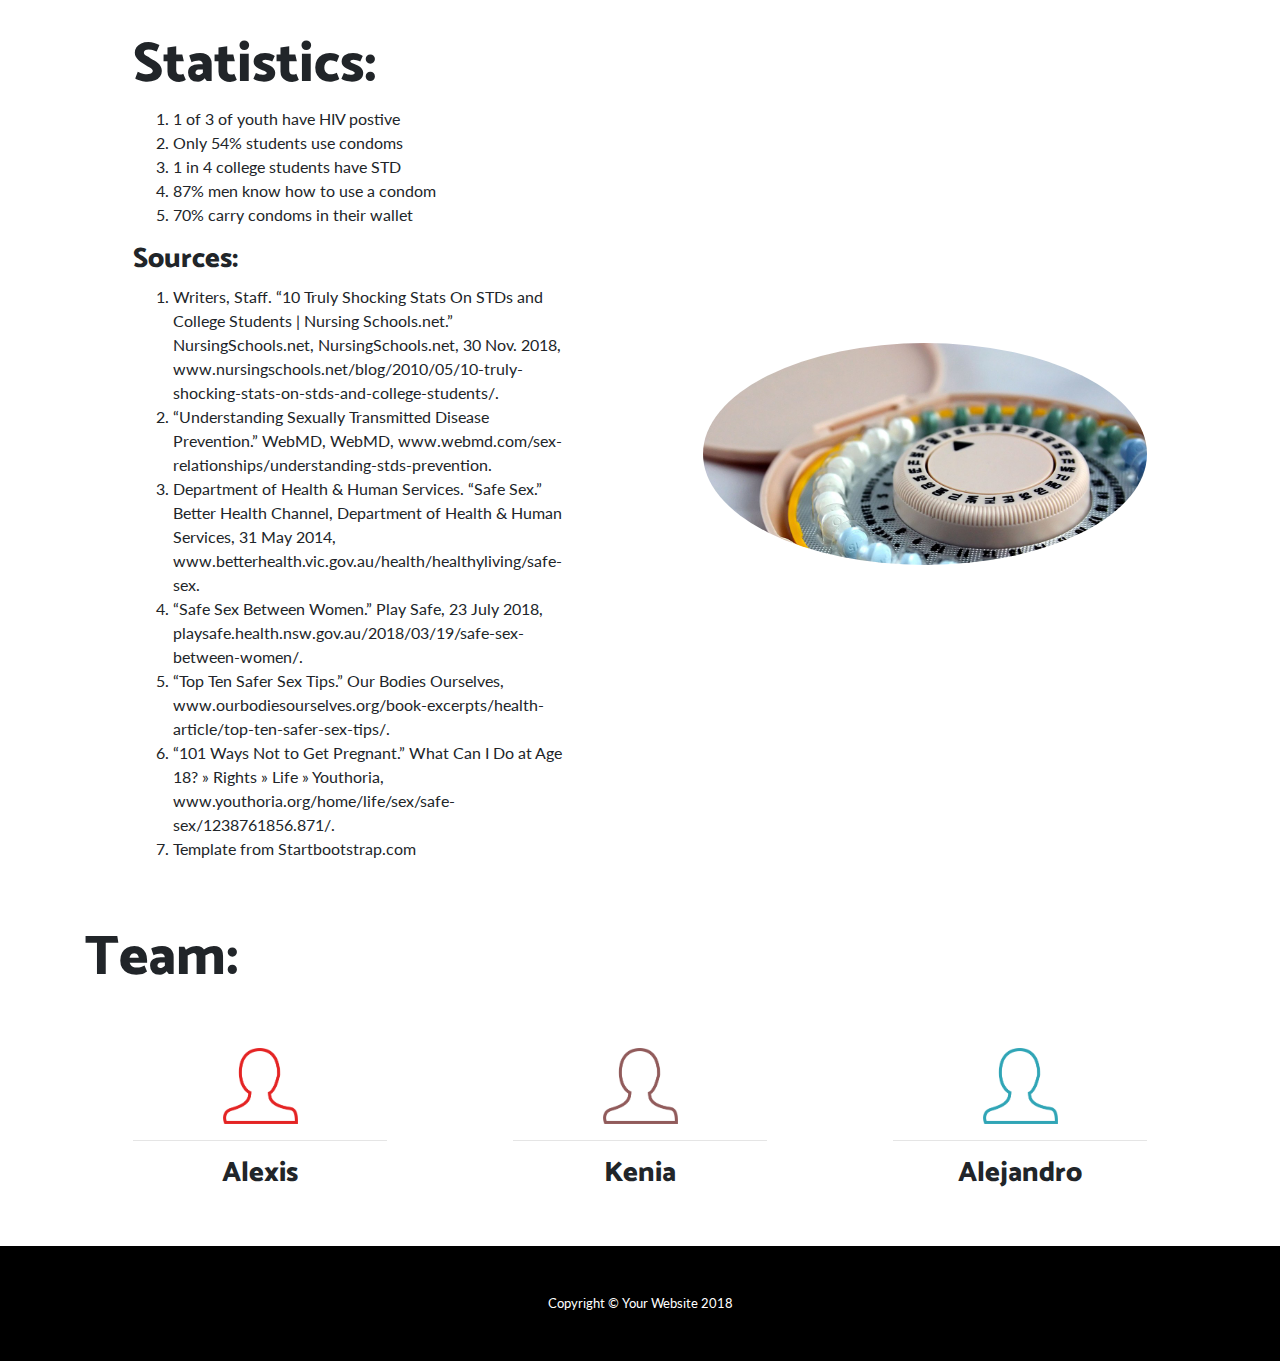
==== commit 50dca106: "fixed header image and added team" ====
--- a/index.html
+++ b/index.html
@@ -18,7 +18,7 @@
     <link href="https://fonts.googleapis.com/css?family=Lato:100,100i,300,300i,400,400i,700,700i,900,900i" rel="stylesheet">
 
     <!-- Custom styles for this template -->
-    <link href="css/one-page-wonder.min.css" rel="stylesheet">
+    <link href="css/one-page-wonder.css" rel="stylesheet">
 
   </head>
 
@@ -31,12 +31,12 @@
         
         <div class="collapse navbar-collapse" id="navbarResponsive">
           <ul class="navbar-nav ml-auto">
-            <li class="nav-item">
+            <!-- <li class="nav-item">
               <a class="nav-link" href="#">Sign Up</a>
             </li>
             <li class="nav-item">
               <a class="nav-link" href="#">Log In</a>
-            </li>
+            </li> -->
           </ul>
         </div>
       </div>
@@ -47,16 +47,12 @@
         <div class="container">
           <h1 class="masthead-heading mb-0">Safe Sex </h1>
           <h6 class="masthead-subheading mb-0">By:Kenia, Alexis, and Alejandro</h6>
-          <a href="#310" class="btn btn-primary btn-xl rounded-pill mt-5">Learn More</a>
+          <a href="#tips" class="btn btn-primary btn-xl rounded-pill mt-5">Learn More</a>
         </div>
       </div>
-      <div class="bg-circle-1 bg-circle"></div>
-      <div class="bg-circle-2 bg-circle"></div>
-      <div class="bg-circle-3 bg-circle"></div>
-      <div class="bg-circle-4 bg-circle"></div>
     </header>
 
-    <section>
+    <section id="tips">
       <div class="container">
         <div class="row align-items-center">
           <div class="col-lg-6 order-lg-2">
@@ -72,7 +68,7 @@
                 <li>Get Tested before sex</li>
                   <li>Use lube to avoid burns</li>
                 <li>Use birth control</li>
-                <li>If you have drugs or alcoholic probelms try to fix it before having sex</li>
+                <li>If you have drugs or alcoholic problems try to fix it before having sex</li>
                 <li>Wash before and after intercouse </li>
                 <li>Avoid sharing towels or underclothing</li>
               </ol>
@@ -95,7 +91,7 @@
             <div class="p-5">
               <h2 class="display-4">Facts About Safe Sex:</h2>
                 <ol>
-              <li>To not feel persured by your partner</li>
+              <li>To not to feel pressured by your partner</li>
               <li>Try to talk about it before doing it</li>
               <li>Have your self do check ups about any test</li>
              <li>Be ready to have sex when emotionally and physically ready </li>
@@ -122,10 +118,10 @@
                 <li>Only 54% students use condoms</li>
                 <li>1 in 4 college students have STD</li>
                 <li>87% men know how to use a condom</li>
-                <li>70% carry condoms in there wallet</li>
+                <li>70% carry condoms in their wallet</li>
                 </ol>
                 <p>
-                    <h1>MLA Format</h1>
+                    <h3>Sources:</h3>
                     <ol>
                         <li>Writers, Staff. “10 Truly Shocking Stats On STDs and College Students | Nursing Schools.net.” NursingSchools.net, NursingSchools.net, 30 Nov. 2018, www.nursingschools.net/blog/2010/05/10-truly-shocking-stats-on-stds-and-college-students/.</li>
                     <li>“Understanding Sexually Transmitted Disease Prevention.” WebMD, WebMD, www.webmd.com/sex-relationships/understanding-stds-prevention.</li>
@@ -139,6 +135,41 @@
                 </ol>
                 
                 </p>
+            </div>
+          </div>
+        </div>
+      </div>
+    </section>
+
+    <section>
+      <div class="container">
+        <h2 class="display-4">Team:</h2>
+        <div class="row align-items-center">
+          <div class="col-md-4">
+            <div class="p-5">
+              <center>
+                <a href="https://alexis069.github.io/about_me.html"><img style="width:75px;" src="/img/person1.png"></a>
+                <hr>
+                <h3>Alexis</h3>
+              </center>
+            </div>
+          </div>
+          <div class="col-md-4">
+            <div class="p-5">
+                <center>
+                    <a href="https://kjimenez560.github.io/about_me.html"><img style="width:75px;" src="/img/person2.png"></a>
+                  <hr>
+                  <h3>Kenia</h3>
+                </center>
+            </div>
+          </div>
+          <div class="col-md-4">
+            <div class="p-5">
+                <center>
+                  <a href="https://alejandroh510.github.io/"><img style="width:75px;" src="/img/person3.png"></a>
+                  <hr>
+                  <h3>Alejandro</h3>
+                </center>
             </div>
           </div>
         </div>
--- a/css/one-page-wonder.css
+++ b/css/one-page-wonder.css
@@ -0,0 +1,168 @@
+/*!
+ * Start Bootstrap - One Page Wonder v5.0.0 (https://startbootstrap.com/template-overviews/one-page-wonder)
+ * Copyright 2013-2018 Start Bootstrap
+ * Licensed under MIT (https://github.com/BlackrockDigital/startbootstrap-one-page-wonder/blob/master/LICENSE)
+ */
+
+body {
+  font-family: 'Lato';
+}
+
+h1,
+h2,
+h3,
+h4,
+h5,
+h6 {
+  font-family: 'Catamaran';
+  font-weight: 800 !important;
+}
+
+.btn-xl {
+  text-transform: uppercase;
+  padding: 1.5rem 3rem;
+  font-size: 0.9rem;
+  font-weight: 700;
+  letter-spacing: 0.1rem;
+}
+
+.bg-black {
+  background-color: #000 !important;
+}
+
+.rounded-pill {
+  border-radius: 5rem;
+}
+
+.navbar-custom {
+  padding-top: 1rem;
+  padding-bottom: 1rem;
+  background-color: rgba(0, 0, 0, 0.7);
+}
+
+.navbar-custom .navbar-brand {
+  text-transform: uppercase;
+  font-size: 1rem;
+  letter-spacing: 0.1rem;
+  font-weight: 700;
+}
+
+.navbar-custom .navbar-nav .nav-item .nav-link {
+  text-transform: uppercase;
+  font-size: 0.8rem;
+  font-weight: 700;
+  letter-spacing: 0.1rem;
+}
+
+header.masthead {
+  position: relative;
+  overflow: hidden;
+  padding-top: calc(7rem + 72px);
+  padding-bottom: 7rem;
+  background-image: url("../img/condoms.jpg");
+}
+
+customheader {
+  position: relative;
+  overflow: hidden;
+  background-image: url("../img/condoms.jpg");
+}
+
+header.masthead .masthead-content {
+  z-index: 1;
+  position: relative;
+}
+
+header.masthead .masthead-content .masthead-heading {
+  font-size: 4rem;
+  color: #640606!important;
+  text-shadow: 2px 2px #ffffff;
+}
+
+header.masthead .masthead-content .masthead-subheading {
+  font-size: 2rem;
+  color: #640606!important;
+  text-shadow: 2px 2px #ffffff;
+}
+
+header.masthead .bg-circle {
+  z-index: 0;
+  position: absolute;
+  border-radius: 100%;
+  background-image: url("../img/condoms.jpg");
+}
+
+header.masthead .bg-circle-1 {
+  height: 90rem;
+  width: 90rem;
+  bottom: -55rem;
+  left: -55rem;
+}
+
+header.masthead .bg-circle-2 {
+  height: 50rem;
+  width: 50rem;
+  top: -25rem;
+  right: -25rem;
+}
+
+header.masthead .bg-circle-3 {
+  height: 20rem;
+  width: 20rem;
+  bottom: -10rem;
+  right: 5%;
+}
+
+header.masthead .bg-circle-4 {
+  height: 30rem;
+  width: 30rem;
+  top: -5rem;
+  right: 35%;
+}
+
+@media (min-width: 992px) {
+  header.masthead {
+    padding-top: calc(10rem + 55px);
+    padding-bottom: 10rem;
+  }
+  header.masthead .masthead-content .masthead-heading {
+    font-size: 6rem;
+  }
+  header.masthead .masthead-content .masthead-subheading {
+    font-size: 4rem;
+  }
+}
+
+.bg-primary {
+  background-color: #ee0979 !important;
+}
+
+.btn-primary {
+  background-color: #ee0979;
+  border-color: #ee0979;
+}
+
+.btn-primary:active, .btn-primary:focus, .btn-primary:hover {
+  background-color: #bd0760 !important;
+  border-color: #bd0760 !important;
+}
+
+.btn-primary:focus {
+  -webkit-box-shadow: 0 0 0 0.2rem rgba(238, 9, 121, 0.5);
+  box-shadow: 0 0 0 0.2rem rgba(238, 9, 121, 0.5);
+}
+
+.btn-secondary {
+  background-color: #ff6a00;
+  border-color: #ff6a00;
+}
+
+.btn-secondary:active, .btn-secondary:focus, .btn-secondary:hover {
+  background-color: #cc5500 !important;
+  border-color: #cc5500 !important;
+}
+
+.btn-secondary:focus {
+  -webkit-box-shadow: 0 0 0 0.2rem rgba(255, 106, 0, 0.5);
+  box-shadow: 0 0 0 0.2rem rgba(255, 106, 0, 0.5);
+}
